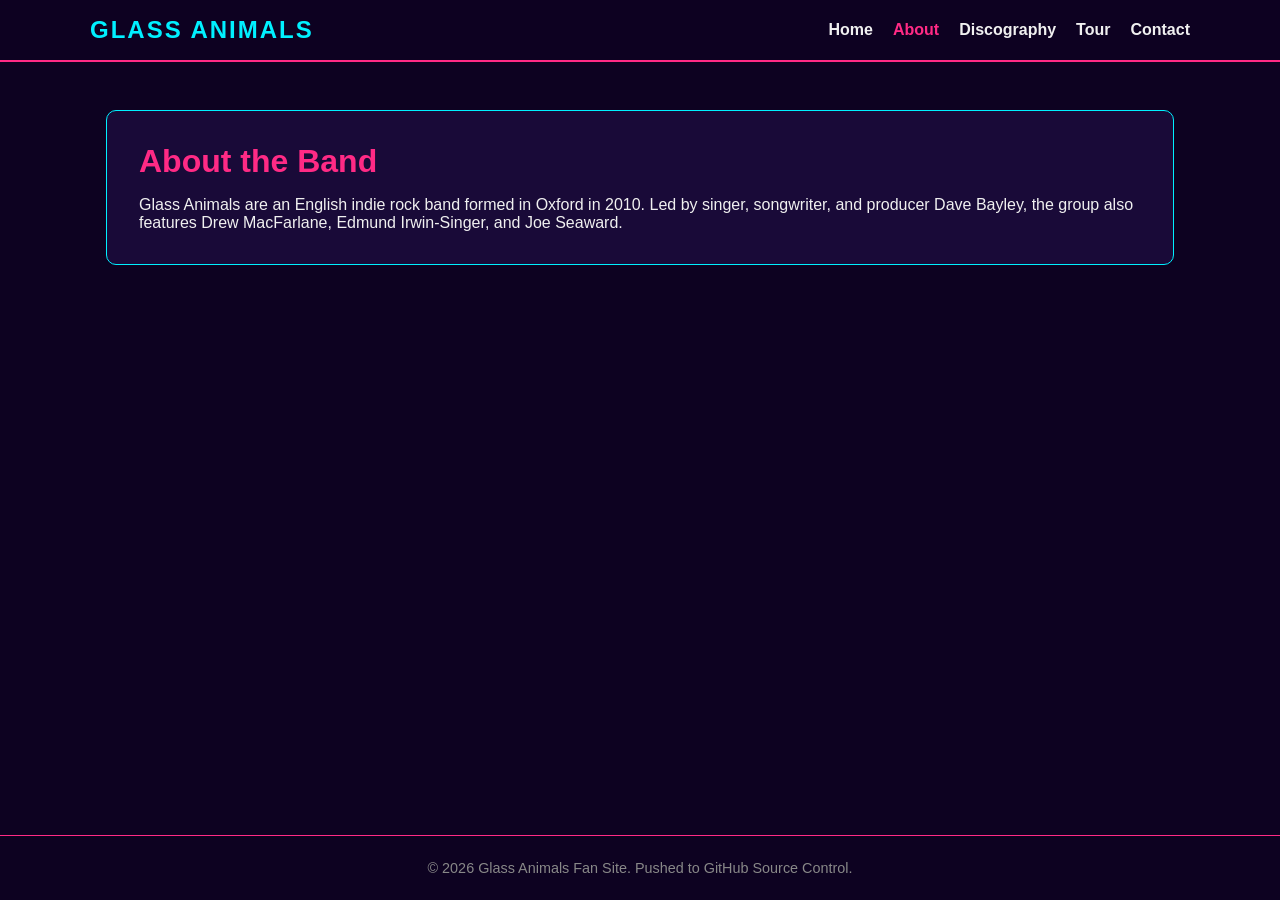
==== about.html @ 8f508bcc "Revamp entire site to allow five pages worth of content" ====
<!DOCTYPE html>
<html lang="en">
<head>
  <meta charset="UTF-8">
  <meta name="viewport" content="width=device-width, initial-scale=1.0">
  <title>Glass Animals - About</title>
  <style>
    :root { --bg-dark: #0d0221; --card-bg: #190a38; --neon-pink: #ff2a85; --electric-cyan: #00f0ff; --text-color: #f0f0f0; --accent-yellow: #ffe600; }
    * { box-sizing: border-box; margin: 0; padding: 0; }
    body { font-family: 'Segoe UI', sans-serif; background: var(--bg-dark); color: var(--text-color); display: flex; flex-direction: column; min-height: 100vh; }
    header { background: rgba(13, 2, 33, 0.95); border-bottom: 2px solid var(--neon-pink); padding: 1rem 2rem; position: sticky; top: 0; }
    nav { display: flex; justify-content: space-between; align-items: center; max-width: 1100px; margin: 0 auto; }
    .logo { font-size: 1.5rem; font-weight: bold; color: var(--electric-cyan); text-transform: uppercase; letter-spacing: 2px; }
    .nav-links { list-style: none; display: flex; gap: 20px; }
    .nav-links a { color: var(--text-color); text-decoration: none; font-weight: 600; }
    .nav-links a:hover, .nav-links a.active { color: var(--neon-pink); }
    main { max-width: 1100px; margin: 2rem auto; padding: 0 1rem; flex: 1; }
    .content-box { background: var(--card-bg); border: 1px solid var(--electric-cyan); border-radius: 10px; padding: 2rem; margin-top: 1rem; }
    h1 { color: var(--neon-pink); margin-bottom: 1rem; }
    footer { border-top: 1px solid var(--neon-pink); text-align: center; padding: 1.5rem; margin-top: auto; font-size: 0.9rem; color: #888; }
  </style>
</head>
<body>
  <header>
    <nav>
      <div class="logo">Glass Animals</div>
      <ul class="nav-links">
        <li><a href="index.html">Home</a></li>
        <li><a href="about.html" class="active">About</a></li>
        <li><a href="discography.html">Discography</a></li>
        <li><a href="tour.html">Tour</a></li>
        <li><a href="contact.html">Contact</a></li>
      </ul>
    </nav>
  </header>
  <main>
    <div class="content-box">
      <h1>About the Band</h1>
      <p>Glass Animals are an English indie rock band formed in Oxford in 2010. Led by singer, songwriter, and producer Dave Bayley, the group also features Drew MacFarlane, Edmund Irwin-Singer, and Joe Seaward.</p>
    </div>
  </main>
  <footer>
    <p>&copy; 2026 Glass Animals Fan Site. Pushed to GitHub Source Control.</p>
  </footer>
</body>
</html>
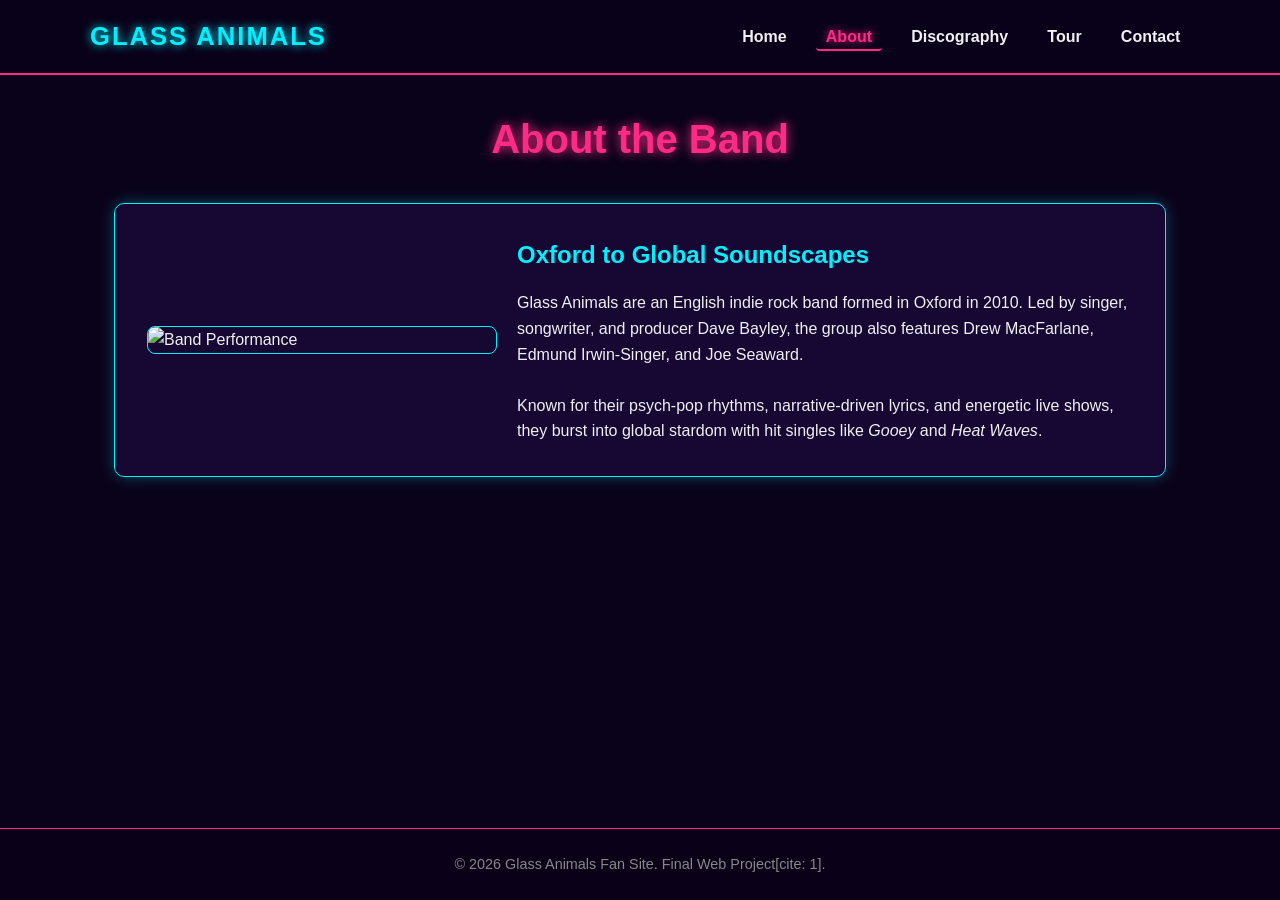
==== commit 07a2bd90: "Upgraded site design, added style.css." ====
--- a/about.html
+++ b/about.html
@@ -4,21 +4,7 @@
   <meta charset="UTF-8">
   <meta name="viewport" content="width=device-width, initial-scale=1.0">
   <title>Glass Animals - About</title>
-  <style>
-    :root { --bg-dark: #0d0221; --card-bg: #190a38; --neon-pink: #ff2a85; --electric-cyan: #00f0ff; --text-color: #f0f0f0; --accent-yellow: #ffe600; }
-    * { box-sizing: border-box; margin: 0; padding: 0; }
-    body { font-family: 'Segoe UI', sans-serif; background: var(--bg-dark); color: var(--text-color); display: flex; flex-direction: column; min-height: 100vh; }
-    header { background: rgba(13, 2, 33, 0.95); border-bottom: 2px solid var(--neon-pink); padding: 1rem 2rem; position: sticky; top: 0; }
-    nav { display: flex; justify-content: space-between; align-items: center; max-width: 1100px; margin: 0 auto; }
-    .logo { font-size: 1.5rem; font-weight: bold; color: var(--electric-cyan); text-transform: uppercase; letter-spacing: 2px; }
-    .nav-links { list-style: none; display: flex; gap: 20px; }
-    .nav-links a { color: var(--text-color); text-decoration: none; font-weight: 600; }
-    .nav-links a:hover, .nav-links a.active { color: var(--neon-pink); }
-    main { max-width: 1100px; margin: 2rem auto; padding: 0 1rem; flex: 1; }
-    .content-box { background: var(--card-bg); border: 1px solid var(--electric-cyan); border-radius: 10px; padding: 2rem; margin-top: 1rem; }
-    h1 { color: var(--neon-pink); margin-bottom: 1rem; }
-    footer { border-top: 1px solid var(--neon-pink); text-align: center; padding: 1.5rem; margin-top: auto; font-size: 0.9rem; color: #888; }
-  </style>
+  <link rel="stylesheet" href="style.css">
 </head>
 <body>
   <header>
@@ -33,14 +19,24 @@
       </ul>
     </nav>
   </header>
+
   <main>
+    <h1 class="page-title">About the Band</h1>
     <div class="content-box">
-      <h1>About the Band</h1>
-      <p>Glass Animals are an English indie rock band formed in Oxford in 2010. Led by singer, songwriter, and producer Dave Bayley, the group also features Drew MacFarlane, Edmund Irwin-Singer, and Joe Seaward.</p>
+      <div style="display: flex; gap: 20px; flex-wrap: wrap; align-items: center;">
+        <img src="https://images.unsplash.com/photo-1465847899084-d164df4dedc6?auto=format&fit=crop&w=500&q=80" alt="Band Performance" style="width: 100%; max-width: 350px; border-radius: 8px; border: 1px solid var(--electric-cyan);">
+        <div style="flex: 1; min-width: 250px;">
+          <h2 style="color: var(--electric-cyan); margin-bottom: 1rem;">Oxford to Global Soundscapes</h2>
+          <p>Glass Animals are an English indie rock band formed in Oxford in 2010. Led by singer, songwriter, and producer Dave Bayley, the group also features Drew MacFarlane, Edmund Irwin-Singer, and Joe Seaward.</p>
+          <br>
+          <p>Known for their psych-pop rhythms, narrative-driven lyrics, and energetic live shows, they burst into global stardom with hit singles like <em>Gooey</em> and <em>Heat Waves</em>.</p>
+        </div>
+      </div>
     </div>
   </main>
+
   <footer>
-    <p>&copy; 2026 Glass Animals Fan Site. Pushed to GitHub Source Control.</p>
+    <p>&copy; 2026 Glass Animals Fan Site. Final Web Project[cite: 1].</p>
   </footer>
 </body>
 </html>
--- a/style.css
+++ b/style.css
@@ -0,0 +1,232 @@
+/* Glass Animals Color Palette & Theme */
+:root {
+  --bg-dark: #0a021a;
+  --card-bg: rgba(25, 10, 56, 0.85);
+  --neon-pink: #ff2a85;
+  --electric-cyan: #00f0ff;
+  --text-color: #f0f0f0;
+  --accent-yellow: #ffe600;
+  --border-glow: 0 0 15px rgba(0, 240, 255, 0.3);
+}
+
+* {
+  box-sizing: border-box;
+  margin: 0;
+  padding: 0;
+}
+
+body {
+  font-family: 'Segoe UI', Tahoma, Geneva, Verdana, sans-serif;
+  background-color: var(--bg-dark);
+  color: var(--text-color);
+  display: flex;
+  flex-direction: column;
+  min-height: 100vh;
+  line-height: 1.6;
+}
+
+/* Header & Navigation */
+header {
+  background: rgba(10, 2, 26, 0.95);
+  border-bottom: 2px solid var(--neon-pink);
+  padding: 1rem 2rem;
+  position: sticky;
+  top: 0;
+  z-index: 1000;
+  backdrop-filter: blur(10px);
+}
+
+nav {
+  display: flex;
+  justify-content: space-between;
+  align-items: center;
+  max-width: 1100px;
+  margin: 0 auto;
+}
+
+.logo {
+  font-size: 1.6rem;
+  font-weight: 800;
+  color: var(--electric-cyan);
+  text-transform: uppercase;
+  letter-spacing: 2px;
+  text-shadow: 0 0 10px var(--electric-cyan);
+}
+
+.nav-links {
+  list-style: none;
+  display: flex;
+  gap: 20px;
+}
+
+.nav-links a {
+  color: var(--text-color);
+  text-decoration: none;
+  font-weight: 600;
+  transition: all 0.3s ease;
+  padding: 0.3rem 0.6rem;
+  border-radius: 4px;
+}
+
+.nav-links a:hover, .nav-links a.active {
+  color: var(--neon-pink);
+  text-shadow: 0 0 8px var(--neon-pink);
+  border-bottom: 2px solid var(--neon-pink);
+}
+
+/* Container */
+main {
+  max-width: 1100px;
+  margin: 2rem auto;
+  padding: 0 1.5rem;
+  flex: 1;
+  width: 100%;
+}
+
+/* Page Titles */
+h1.page-title {
+  color: var(--neon-pink);
+  text-align: center;
+  margin-bottom: 2rem;
+  font-size: 2.5rem;
+  text-shadow: 0 0 12px var(--neon-pink);
+}
+
+/* Hero Section */
+.hero {
+  background: linear-gradient(135deg, #2a085c, var(--bg-dark));
+  border: 2px solid var(--electric-cyan);
+  border-radius: 12px;
+  text-align: center;
+  padding: 4rem 2rem;
+  box-shadow: var(--border-glow);
+  margin-bottom: 2rem;
+}
+
+.hero h1 {
+  font-size: 3rem;
+  color: var(--accent-yellow);
+  text-shadow: 0 0 12px var(--accent-yellow);
+  margin-bottom: 0.5rem;
+}
+
+.hero p {
+  font-size: 1.3rem;
+  color: var(--electric-cyan);
+  margin-bottom: 1.5rem;
+}
+
+.hero-img {
+  width: 100%;
+  max-width: 600px;
+  height: auto;
+  border-radius: 8px;
+  border: 2px solid var(--neon-pink);
+  box-shadow: 0 0 15px rgba(255, 42, 133, 0.4);
+  margin-top: 1.5rem;
+}
+
+/* Card & Grid Layouts */
+.grid {
+  display: grid;
+  grid-template-columns: repeat(auto-fit, minmax(240px, 1fr));
+  gap: 25px;
+}
+
+.card {
+  background-color: var(--card-bg);
+  border: 1px solid rgba(0, 240, 255, 0.3);
+  border-radius: 10px;
+  overflow: hidden;
+  box-shadow: 0 4px 12px rgba(0, 0, 0, 0.5);
+  transition: transform 0.3s ease, border-color 0.3s ease;
+}
+
+.card:hover {
+  transform: translateY(-6px);
+  border-color: var(--neon-pink);
+  box-shadow: 0 0 15px rgba(255, 42, 133, 0.3);
+}
+
+.card img {
+  width: 100%;
+  height: 220px;
+  object-fit: cover;
+  display: block;
+}
+
+.card-content {
+  padding: 1.2rem;
+}
+
+.card-content h3 {
+  color: var(--accent-yellow);
+  margin-bottom: 0.5rem;
+}
+
+/* Interactive & Content Boxes */
+.content-box {
+  background: var(--card-bg);
+  border: 1px solid var(--electric-cyan);
+  border-radius: 10px;
+  padding: 2rem;
+  box-shadow: var(--border-glow);
+}
+
+/* Form Styles */
+form {
+  background: var(--card-bg);
+  padding: 2rem;
+  border-radius: 10px;
+  border: 1px solid var(--electric-cyan);
+  display: flex;
+  flex-direction: column;
+  gap: 15px;
+  max-width: 600px;
+  margin: 0 auto;
+  box-shadow: var(--border-glow);
+}
+
+input, textarea {
+  padding: 0.8rem;
+  border-radius: 6px;
+  border: 1px solid var(--electric-cyan);
+  background: rgba(10, 2, 26, 0.8);
+  color: white;
+  font-size: 1rem;
+}
+
+input:focus, textarea:focus {
+  outline: none;
+  border-color: var(--neon-pink);
+  box-shadow: 0 0 8px var(--neon-pink);
+}
+
+button {
+  background: var(--neon-pink);
+  color: white;
+  border: none;
+  padding: 0.8rem 1.5rem;
+  border-radius: 25px;
+  font-weight: bold;
+  font-size: 1rem;
+  cursor: pointer;
+  transition: transform 0.2s, background-color 0.2s;
+  box-shadow: 0 0 10px var(--neon-pink);
+}
+
+button:hover {
+  transform: scale(1.03);
+  background: #e01f73;
+}
+
+/* Footer */
+footer {
+  background: rgba(10, 2, 26, 0.95);
+  border-top: 1px solid var(--neon-pink);
+  text-align: center;
+  padding: 1.5rem;
+  margin-top: auto;
+  font-size: 0.9rem;
+  color: #888;
+}
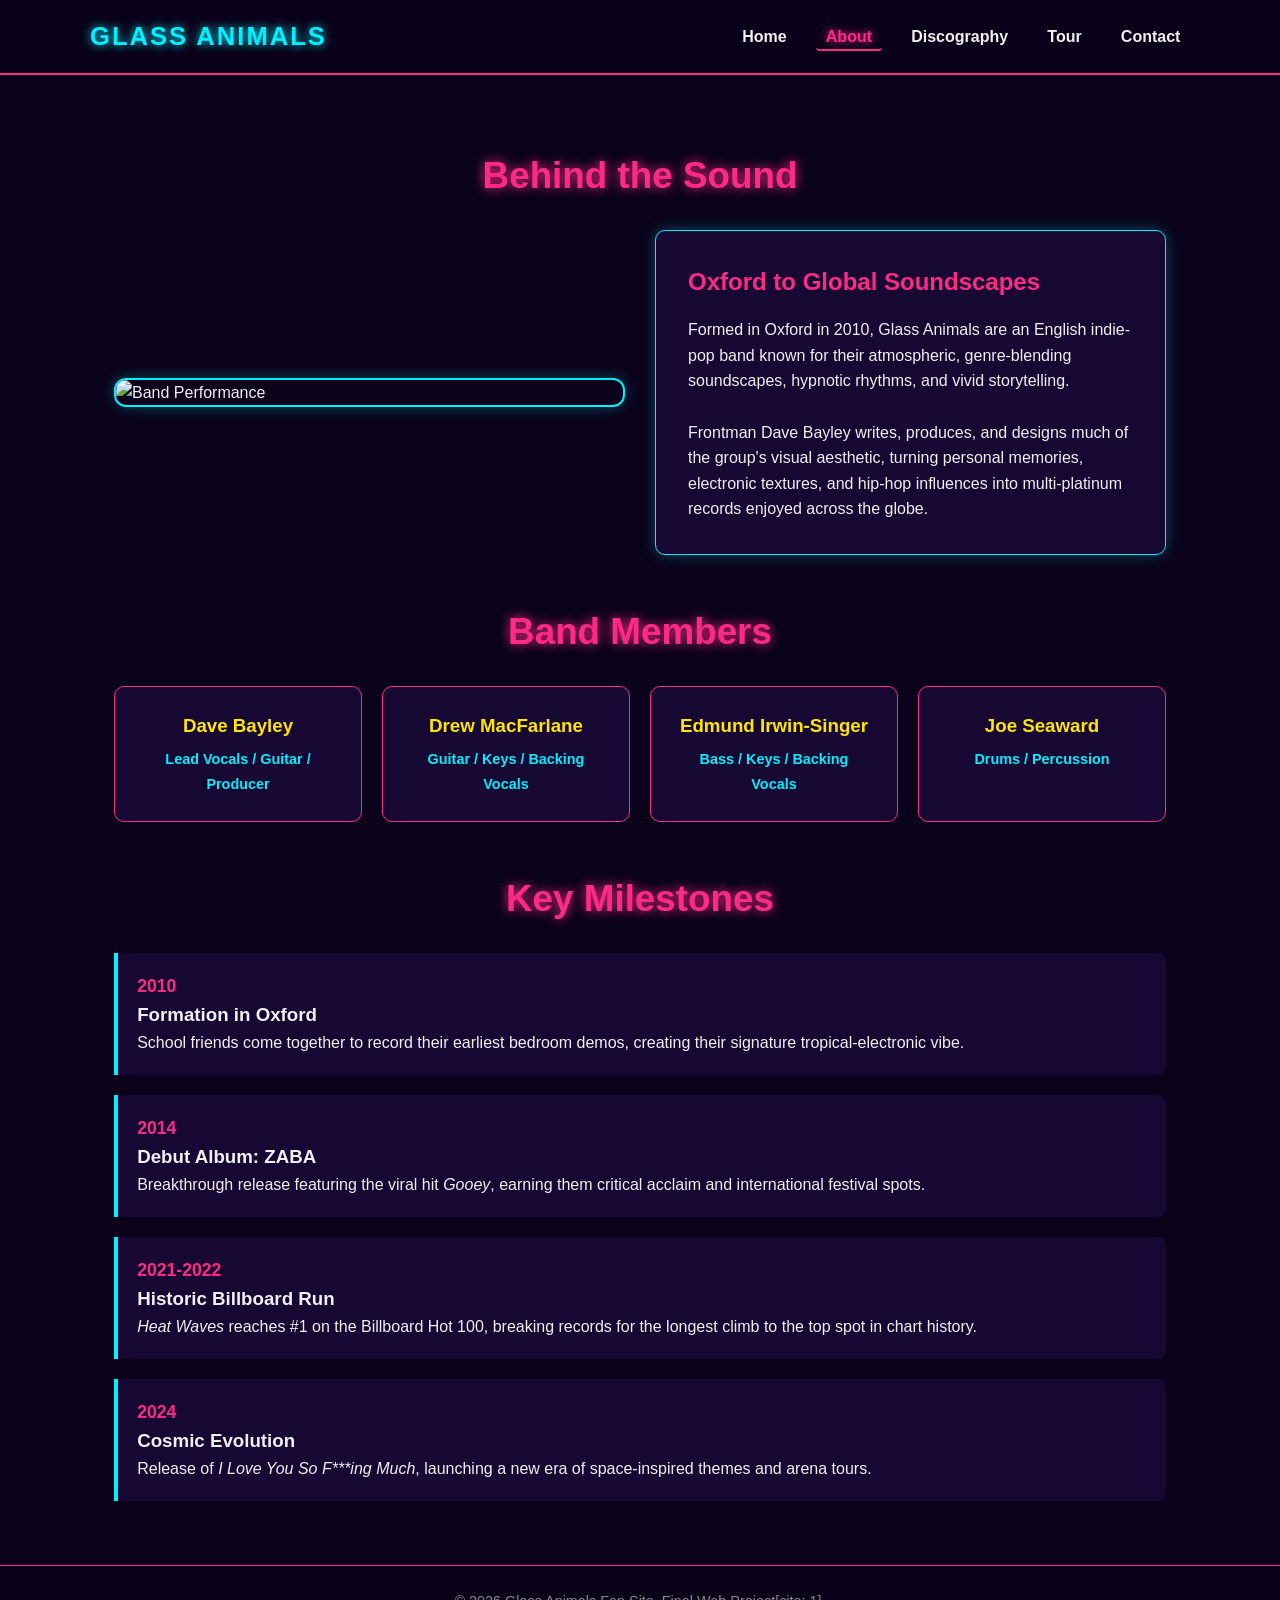
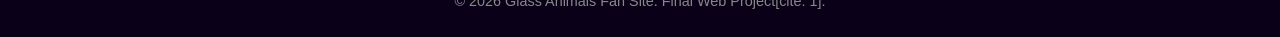
==== commit c6193e94: "Another complete overhaul, added much more content. Refined what was there.Final edition." ====
--- a/about.html
+++ b/about.html
@@ -5,6 +5,74 @@
   <meta name="viewport" content="width=device-width, initial-scale=1.0">
   <title>Glass Animals - About</title>
   <link rel="stylesheet" href="style.css">
+  <style>
+    /* About Page Specific Styles */
+    .bio-hero {
+      display: grid;
+      grid-template-columns: repeat(auto-fit, minmax(300px, 1fr));
+      gap: 30px;
+      align-items: center;
+      margin-bottom: 3rem;
+    }
+
+    .bio-img {
+      width: 100%;
+      border-radius: 12px;
+      border: 2px solid var(--electric-cyan);
+      box-shadow: var(--border-glow);
+    }
+
+    .member-grid {
+      display: grid;
+      grid-template-columns: repeat(auto-fit, minmax(220px, 1fr));
+      gap: 20px;
+      margin-bottom: 3rem;
+    }
+
+    .member-card {
+      background: var(--card-bg);
+      border: 1px solid var(--neon-pink);
+      border-radius: 10px;
+      padding: 1.5rem;
+      text-align: center;
+      transition: transform 0.3s ease;
+    }
+
+    .member-card:hover {
+      transform: translateY(-5px);
+    }
+
+    .member-card h3 {
+      color: var(--accent-yellow);
+      margin-bottom: 0.3rem;
+    }
+
+    .member-card span {
+      color: var(--electric-cyan);
+      font-size: 0.9rem;
+      font-weight: bold;
+    }
+
+    .timeline {
+      display: flex;
+      flex-direction: column;
+      gap: 20px;
+      margin-bottom: 2rem;
+    }
+
+    .timeline-item {
+      background: var(--card-bg);
+      border-left: 4px solid var(--electric-cyan);
+      padding: 1.2rem;
+      border-radius: 0 8px 8px 0;
+    }
+
+    .timeline-item .year {
+      color: var(--neon-pink);
+      font-weight: bold;
+      font-size: 1.1rem;
+    }
+  </style>
 </head>
 <body>
   <header>
@@ -21,18 +89,64 @@
   </header>
 
   <main>
-    <h1 class="page-title">About the Band</h1>
-    <div class="content-box">
-      <div style="display: flex; gap: 20px; flex-wrap: wrap; align-items: center;">
-        <img src="https://images.unsplash.com/photo-1465847899084-d164df4dedc6?auto=format&fit=crop&w=500&q=80" alt="Band Performance" style="width: 100%; max-width: 350px; border-radius: 8px; border: 1px solid var(--electric-cyan);">
-        <div style="flex: 1; min-width: 250px;">
-          <h2 style="color: var(--electric-cyan); margin-bottom: 1rem;">Oxford to Global Soundscapes</h2>
-          <p>Glass Animals are an English indie rock band formed in Oxford in 2010. Led by singer, songwriter, and producer Dave Bayley, the group also features Drew MacFarlane, Edmund Irwin-Singer, and Joe Seaward.</p>
-          <br>
-          <p>Known for their psych-pop rhythms, narrative-driven lyrics, and energetic live shows, they burst into global stardom with hit singles like <em>Gooey</em> and <em>Heat Waves</em>.</p>
-        </div>
+    <h1 class="page-title">Behind the Sound</h1>
+
+    <!-- Bio Section -->
+    <section class="bio-hero">
+      <img src="https://images.unsplash.com/photo-1465847899084-d164df4dedc6?auto=format&fit=crop&w=800&q=80" alt="Band Performance" class="bio-img">
+      <div class="content-box">
+        <h2 style="color: var(--neon-pink); margin-bottom: 1rem;">Oxford to Global Soundscapes</h2>
+        <p>Formed in Oxford in 2010, Glass Animals are an English indie-pop band known for their atmospheric, genre-blending soundscapes, hypnotic rhythms, and vivid storytelling.</p>
+        <br>
+        <p>Frontman Dave Bayley writes, produces, and designs much of the group's visual aesthetic, turning personal memories, electronic textures, and hip-hop influences into multi-platinum records enjoyed across the globe.</p>
       </div>
-    </div>
+    </section>
+
+    <!-- Band Members -->
+    <h1 class="page-title">Band Members</h1>
+    <section class="member-grid">
+      <div class="member-card">
+        <h3>Dave Bayley</h3>
+        <span>Lead Vocals / Guitar / Producer</span>
+      </div>
+      <div class="member-card">
+        <h3>Drew MacFarlane</h3>
+        <span>Guitar / Keys / Backing Vocals</span>
+      </div>
+      <div class="member-card">
+        <h3>Edmund Irwin-Singer</h3>
+        <span>Bass / Keys / Backing Vocals</span>
+      </div>
+      <div class="member-card">
+        <h3>Joe Seaward</h3>
+        <span>Drums / Percussion</span>
+      </div>
+    </section>
+
+    <!-- Band History Timeline -->
+    <h1 class="page-title">Key Milestones</h1>
+    <section class="timeline">
+      <div class="timeline-item">
+        <span class="year">2010</span>
+        <h3>Formation in Oxford</h3>
+        <p>School friends come together to record their earliest bedroom demos, creating their signature tropical-electronic vibe.</p>
+      </div>
+      <div class="timeline-item">
+        <span class="year">2014</span>
+        <h3>Debut Album: ZABA</h3>
+        <p>Breakthrough release featuring the viral hit <em>Gooey</em>, earning them critical acclaim and international festival spots.</p>
+      </div>
+      <div class="timeline-item">
+        <span class="year">2021-2022</span>
+        <h3>Historic Billboard Run</h3>
+        <p><em>Heat Waves</em> reaches #1 on the Billboard Hot 100, breaking records for the longest climb to the top spot in chart history.</p>
+      </div>
+      <div class="timeline-item">
+        <span class="year">2024</span>
+        <h3>Cosmic Evolution</h3>
+        <p>Release of <em>I Love You So F***ing Much</em>, launching a new era of space-inspired themes and arena tours.</p>
+      </div>
+    </section>
   </main>
 
   <footer>
--- a/style.css
+++ b/style.css
@@ -1,4 +1,6 @@
-/* Glass Animals Color Palette & Theme */
+/* ==========================================================================
+   Glass Animals Color Palette & Variables
+   ========================================================================== */
 :root {
   --bg-dark: #0a021a;
   --card-bg: rgba(25, 10, 56, 0.85);
@@ -9,6 +11,9 @@
   --border-glow: 0 0 15px rgba(0, 240, 255, 0.3);
 }
 
+/* ==========================================================================
+   Base & Reset Styles
+   ========================================================================== */
 * {
   box-sizing: border-box;
   margin: 0;
@@ -25,7 +30,9 @@
   line-height: 1.6;
 }
 
-/* Header & Navigation */
+/* ==========================================================================
+   Header & Navigation
+   ========================================================================== */
 header {
   background: rgba(10, 2, 26, 0.95);
   border-bottom: 2px solid var(--neon-pink);
@@ -68,13 +75,16 @@
   border-radius: 4px;
 }
 
-.nav-links a:hover, .nav-links a.active {
+.nav-links a:hover, 
+.nav-links a.active {
   color: var(--neon-pink);
   text-shadow: 0 0 8px var(--neon-pink);
   border-bottom: 2px solid var(--neon-pink);
 }
 
-/* Container */
+/* ==========================================================================
+   Main Layout & Headings
+   ========================================================================== */
 main {
   max-width: 1100px;
   margin: 2rem auto;
@@ -83,35 +93,36 @@
   width: 100%;
 }
 
-/* Page Titles */
 h1.page-title {
   color: var(--neon-pink);
   text-align: center;
-  margin-bottom: 2rem;
-  font-size: 2.5rem;
+  margin: 2.5rem 0 1.5rem 0;
+  font-size: 2.3rem;
   text-shadow: 0 0 12px var(--neon-pink);
 }
 
-/* Hero Section */
+/* ==========================================================================
+   Hero & Feature Cards
+   ========================================================================== */
 .hero {
   background: linear-gradient(135deg, #2a085c, var(--bg-dark));
   border: 2px solid var(--electric-cyan);
   border-radius: 12px;
   text-align: center;
-  padding: 4rem 2rem;
-  box-shadow: var(--border-glow);
-  margin-bottom: 2rem;
+  padding: 3.5rem 2rem;
+  box-shadow: var(--border-glow);
+  margin-bottom: 2.5rem;
 }
 
 .hero h1 {
-  font-size: 3rem;
+  font-size: 2.8rem;
   color: var(--accent-yellow);
   text-shadow: 0 0 12px var(--accent-yellow);
   margin-bottom: 0.5rem;
 }
 
 .hero p {
-  font-size: 1.3rem;
+  font-size: 1.2rem;
   color: var(--electric-cyan);
   margin-bottom: 1.5rem;
 }
@@ -123,10 +134,21 @@
   border-radius: 8px;
   border: 2px solid var(--neon-pink);
   box-shadow: 0 0 15px rgba(255, 42, 133, 0.4);
-  margin-top: 1.5rem;
-}
-
-/* Card & Grid Layouts */
+  margin-top: 1rem;
+}
+
+/* Common Content Box */
+.content-box {
+  background: var(--card-bg);
+  border: 1px solid var(--electric-cyan);
+  border-radius: 10px;
+  padding: 2rem;
+  box-shadow: var(--border-glow);
+}
+
+/* ==========================================================================
+   Grid System & Cards
+   ========================================================================== */
 .grid {
   display: grid;
   grid-template-columns: repeat(auto-fit, minmax(240px, 1fr));
@@ -164,45 +186,11 @@
   margin-bottom: 0.5rem;
 }
 
-/* Interactive & Content Boxes */
-.content-box {
-  background: var(--card-bg);
-  border: 1px solid var(--electric-cyan);
-  border-radius: 10px;
-  padding: 2rem;
-  box-shadow: var(--border-glow);
-}
-
-/* Form Styles */
-form {
-  background: var(--card-bg);
-  padding: 2rem;
-  border-radius: 10px;
-  border: 1px solid var(--electric-cyan);
-  display: flex;
-  flex-direction: column;
-  gap: 15px;
-  max-width: 600px;
-  margin: 0 auto;
-  box-shadow: var(--border-glow);
-}
-
-input, textarea {
-  padding: 0.8rem;
-  border-radius: 6px;
-  border: 1px solid var(--electric-cyan);
-  background: rgba(10, 2, 26, 0.8);
-  color: white;
-  font-size: 1rem;
-}
-
-input:focus, textarea:focus {
-  outline: none;
-  border-color: var(--neon-pink);
-  box-shadow: 0 0 8px var(--neon-pink);
-}
-
-button {
+/* ==========================================================================
+   Interactive Components (Buttons, Videos, Lyrics)
+   ========================================================================== */
+button, .ticket-btn {
+  display: inline-block;
   background: var(--neon-pink);
   color: white;
   border: none;
@@ -211,16 +199,265 @@
   font-weight: bold;
   font-size: 1rem;
   cursor: pointer;
+  text-decoration: none;
   transition: transform 0.2s, background-color 0.2s;
   box-shadow: 0 0 10px var(--neon-pink);
 }
 
-button:hover {
-  transform: scale(1.03);
-  background: #e01f73;
-}
-
-/* Footer */
+button:hover, .ticket-btn:hover {
+  transform: scale(1.04);
+  background-color: #e01f73;
+}
+
+.feature-section {
+  display: grid;
+  grid-template-columns: repeat(auto-fit, minmax(300px, 1fr));
+  gap: 30px;
+  margin-bottom: 2.5rem;
+  align-items: center;
+}
+
+.video-container {
+  position: relative;
+  padding-bottom: 56.25%; /* 16:9 Aspect Ratio */
+  height: 0;
+  overflow: hidden;
+  border-radius: 10px;
+  border: 2px solid var(--electric-cyan);
+  box-shadow: var(--border-glow);
+}
+
+.video-container iframe {
+  position: absolute;
+  top: 0;
+  left: 0;
+  width: 100%;
+  height: 100%;
+  border: 0;
+}
+
+.lyric-box {
+  background: var(--card-bg);
+  border: 2px dashed var(--accent-yellow);
+  border-radius: 10px;
+  padding: 2rem;
+  text-align: center;
+  margin-bottom: 2.5rem;
+}
+
+.lyric-box h2 {
+  color: var(--accent-yellow);
+  margin-bottom: 0.5rem;
+}
+
+#lyricDisplay {
+  font-size: 1.2rem;
+  font-style: italic;
+  color: var(--electric-cyan);
+  margin: 1.5rem 0;
+  min-height: 2.5em;
+}
+
+/* ==========================================================================
+   News Feed & Timelines
+   ========================================================================== */
+.news-feed {
+  display: flex;
+  flex-direction: column;
+  gap: 20px;
+  margin-bottom: 2rem;
+}
+
+.news-card {
+  background: var(--card-bg);
+  border-left: 4px solid var(--neon-pink);
+  padding: 1.5rem;
+  border-radius: 0 8px 8px 0;
+}
+
+.news-card .date {
+  color: var(--electric-cyan);
+  font-size: 0.85rem;
+  font-weight: bold;
+}
+
+.news-card h3 {
+  color: var(--text-color);
+  margin: 0.3rem 0;
+}
+
+.timeline {
+  display: flex;
+  flex-direction: column;
+  gap: 20px;
+  margin-bottom: 2rem;
+}
+
+.timeline-item {
+  background: var(--card-bg);
+  border-left: 4px solid var(--electric-cyan);
+  padding: 1.2rem;
+  border-radius: 0 8px 8px 0;
+}
+
+.timeline-item .year {
+  color: var(--neon-pink);
+  font-weight: bold;
+  font-size: 1.1rem;
+}
+
+/* ==========================================================================
+   About Page Specifics
+   ========================================================================== */
+.bio-hero {
+  display: grid;
+  grid-template-columns: repeat(auto-fit, minmax(300px, 1fr));
+  gap: 30px;
+  align-items: center;
+  margin-bottom: 3rem;
+}
+
+.bio-img {
+  width: 100%;
+  border-radius: 12px;
+  border: 2px solid var(--electric-cyan);
+  box-shadow: var(--border-glow);
+}
+
+.member-grid {
+  display: grid;
+  grid-template-columns: repeat(auto-fit, minmax(200px, 1fr));
+  gap: 20px;
+  margin-bottom: 3rem;
+}
+
+.member-card {
+  background: var(--card-bg);
+  border: 1px solid var(--neon-pink);
+  border-radius: 10px;
+  padding: 1.5rem;
+  text-align: center;
+  transition: transform 0.3s ease;
+}
+
+.member-card:hover {
+  transform: translateY(-5px);
+}
+
+.member-card h3 {
+  color: var(--accent-yellow);
+  margin-bottom: 0.3rem;
+}
+
+.member-card span {
+  color: var(--electric-cyan);
+  font-size: 0.9rem;
+  font-weight: bold;
+}
+
+/* ==========================================================================
+   Discography Specifics
+   ========================================================================== */
+.album-detail {
+  background: var(--card-bg);
+  border: 1px solid var(--electric-cyan);
+  border-radius: 12px;
+  padding: 2rem;
+  margin-bottom: 2.5rem;
+  display: grid;
+  grid-template-columns: repeat(auto-fit, minmax(280px, 1fr));
+  gap: 25px;
+  box-shadow: var(--border-glow);
+}
+
+.album-cover {
+  width: 100%;
+  border-radius: 8px;
+  border: 2px solid var(--neon-pink);
+}
+
+.album-info h2 {
+  color: var(--accent-yellow);
+  margin-bottom: 0.3rem;
+}
+
+.album-meta {
+  color: var(--electric-cyan);
+  font-weight: bold;
+  margin-bottom: 1rem;
+}
+
+.tracklist {
+  list-style-position: inside;
+  margin-top: 1rem;
+}
+
+.tracklist li {
+  padding: 0.3rem 0;
+  border-bottom: 1px dashed rgba(255, 255, 255, 0.1);
+}
+
+/* ==========================================================================
+   Contact Page & Form Inputs
+   ========================================================================== */
+.contact-container {
+  display: grid;
+  grid-template-columns: repeat(auto-fit, minmax(300px, 1fr));
+  gap: 30px;
+  margin-bottom: 3rem;
+}
+
+.form-box {
+  background: var(--card-bg);
+  padding: 2rem;
+  border-radius: 10px;
+  border: 1px solid var(--electric-cyan);
+  box-shadow: var(--border-glow);
+}
+
+.form-group {
+  display: flex;
+  flex-direction: column;
+  gap: 5px;
+  margin-bottom: 1.2rem;
+}
+
+.form-group label {
+  color: var(--electric-cyan);
+  font-weight: bold;
+}
+
+input, textarea, select {
+  padding: 0.8rem;
+  border-radius: 6px;
+  border: 1px solid var(--electric-cyan);
+  background: rgba(10, 2, 26, 0.9);
+  color: white;
+  font-size: 1rem;
+  width: 100%;
+}
+
+input:focus, textarea:focus, select:focus {
+  outline: none;
+  border-color: var(--neon-pink);
+  box-shadow: 0 0 8px var(--neon-pink);
+}
+
+#confirmationMsg {
+  display: none;
+  background: rgba(0, 240, 255, 0.1);
+  border: 1px solid var(--electric-cyan);
+  color: var(--accent-yellow);
+  padding: 1rem;
+  border-radius: 8px;
+  text-align: center;
+  margin-top: 1rem;
+  font-weight: bold;
+}
+
+/* ==========================================================================
+   Footer
+   ========================================================================== */
 footer {
   background: rgba(10, 2, 26, 0.95);
   border-top: 1px solid var(--neon-pink);
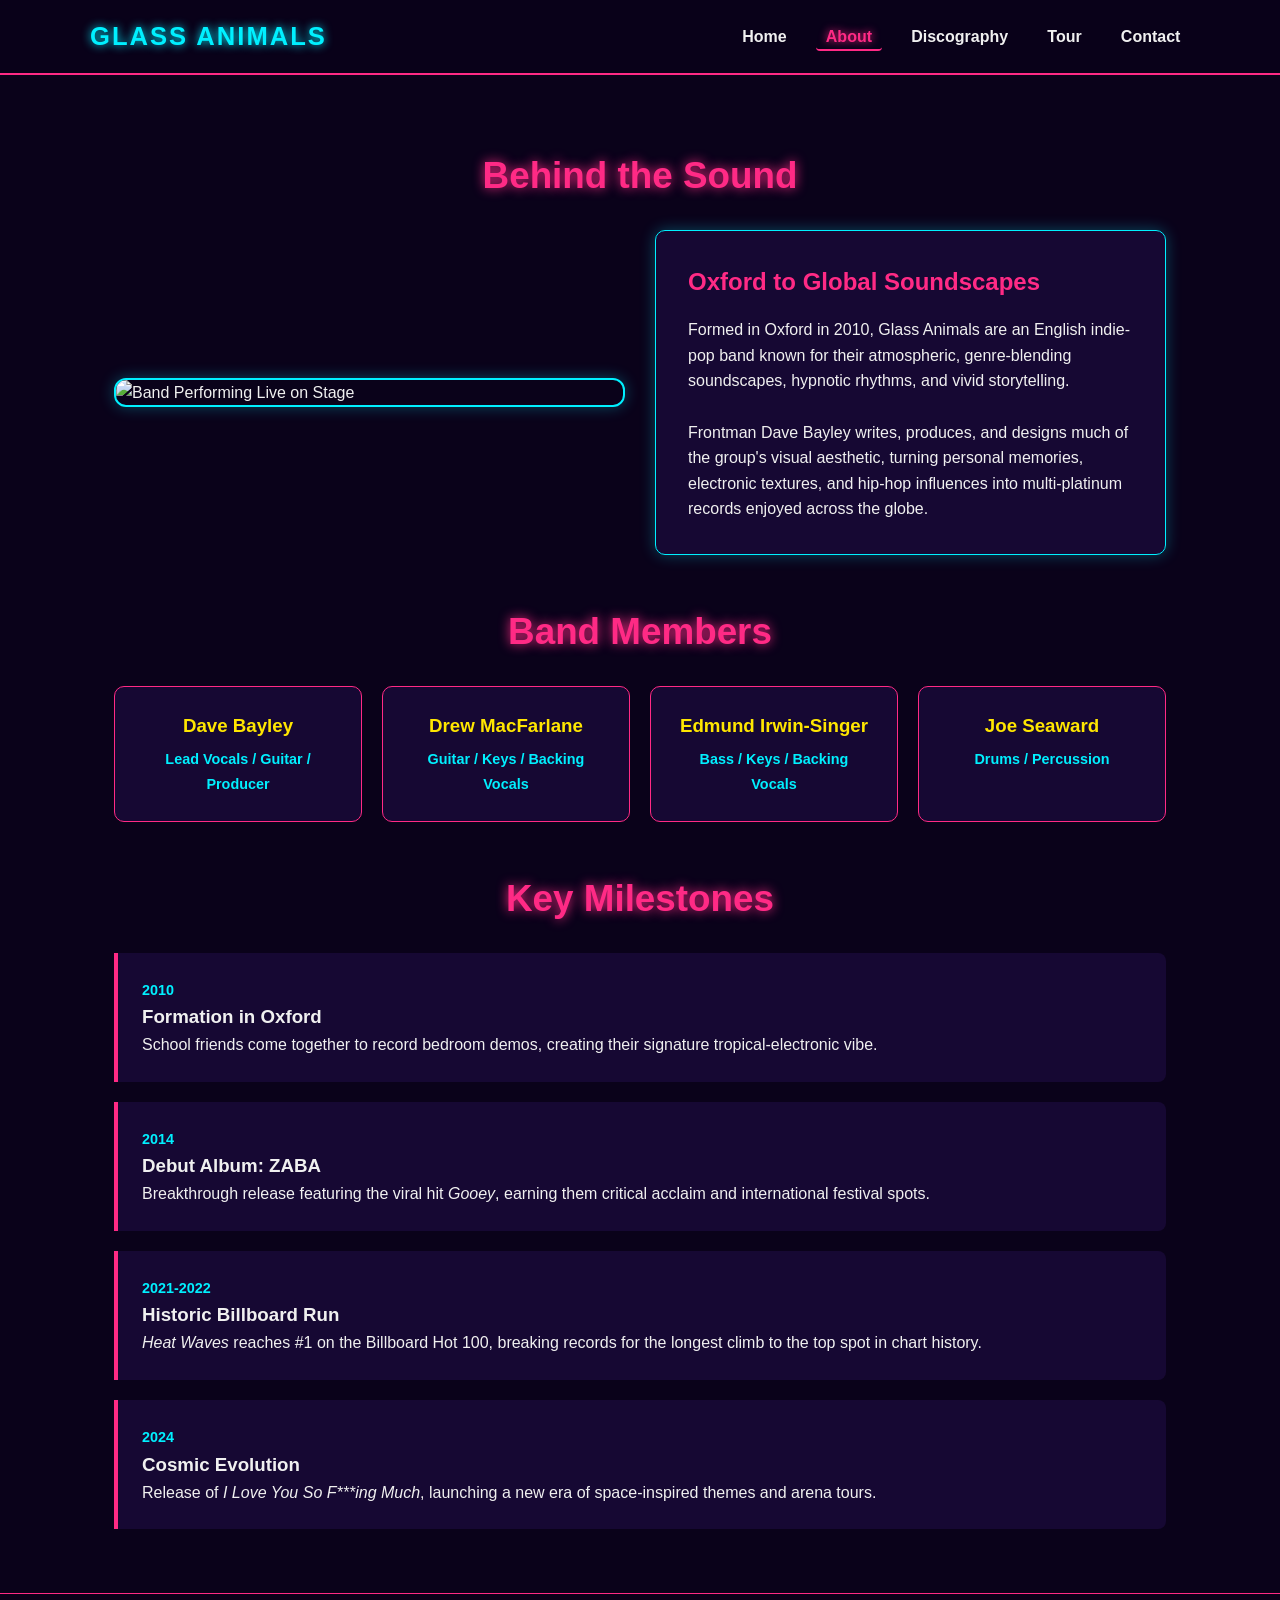
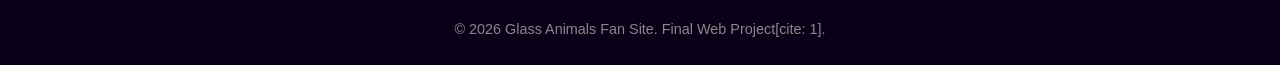
==== commit 509a416c: "Tweaked and added to all pages based off final requirements." ====
--- a/about.html
+++ b/about.html
@@ -3,76 +3,11 @@
 <head>
   <meta charset="UTF-8">
   <meta name="viewport" content="width=device-width, initial-scale=1.0">
-  <title>Glass Animals - About</title>
+  <meta name="description" content="Learn about the origins, members, and achievements of the British indie band Glass Animals.">
+  <meta name="keywords" content="Glass Animals Bio, Dave Bayley, Oxford Band, Indie Rock History">
+  <meta name="author" content="Sylas McIntosh">
+  <title>Glass Animals - About the Band</title>
   <link rel="stylesheet" href="style.css">
-  <style>
-    /* About Page Specific Styles */
-    .bio-hero {
-      display: grid;
-      grid-template-columns: repeat(auto-fit, minmax(300px, 1fr));
-      gap: 30px;
-      align-items: center;
-      margin-bottom: 3rem;
-    }
-
-    .bio-img {
-      width: 100%;
-      border-radius: 12px;
-      border: 2px solid var(--electric-cyan);
-      box-shadow: var(--border-glow);
-    }
-
-    .member-grid {
-      display: grid;
-      grid-template-columns: repeat(auto-fit, minmax(220px, 1fr));
-      gap: 20px;
-      margin-bottom: 3rem;
-    }
-
-    .member-card {
-      background: var(--card-bg);
-      border: 1px solid var(--neon-pink);
-      border-radius: 10px;
-      padding: 1.5rem;
-      text-align: center;
-      transition: transform 0.3s ease;
-    }
-
-    .member-card:hover {
-      transform: translateY(-5px);
-    }
-
-    .member-card h3 {
-      color: var(--accent-yellow);
-      margin-bottom: 0.3rem;
-    }
-
-    .member-card span {
-      color: var(--electric-cyan);
-      font-size: 0.9rem;
-      font-weight: bold;
-    }
-
-    .timeline {
-      display: flex;
-      flex-direction: column;
-      gap: 20px;
-      margin-bottom: 2rem;
-    }
-
-    .timeline-item {
-      background: var(--card-bg);
-      border-left: 4px solid var(--electric-cyan);
-      padding: 1.2rem;
-      border-radius: 0 8px 8px 0;
-    }
-
-    .timeline-item .year {
-      color: var(--neon-pink);
-      font-weight: bold;
-      font-size: 1.1rem;
-    }
-  </style>
 </head>
 <body>
   <header>
@@ -91,9 +26,8 @@
   <main>
     <h1 class="page-title">Behind the Sound</h1>
 
-    <!-- Bio Section -->
     <section class="bio-hero">
-      <img src="https://images.unsplash.com/photo-1465847899084-d164df4dedc6?auto=format&fit=crop&w=800&q=80" alt="Band Performance" class="bio-img">
+      <img src="https://images.unsplash.com/photo-1465847899084-d164df4dedc6?auto=format&fit=crop&w=800&q=80" alt="Band Performing Live on Stage" class="bio-img">
       <div class="content-box">
         <h2 style="color: var(--neon-pink); margin-bottom: 1rem;">Oxford to Global Soundscapes</h2>
         <p>Formed in Oxford in 2010, Glass Animals are an English indie-pop band known for their atmospheric, genre-blending soundscapes, hypnotic rhythms, and vivid storytelling.</p>
@@ -102,7 +36,6 @@
       </div>
     </section>
 
-    <!-- Band Members -->
     <h1 class="page-title">Band Members</h1>
     <section class="member-grid">
       <div class="member-card">
@@ -123,13 +56,12 @@
       </div>
     </section>
 
-    <!-- Band History Timeline -->
     <h1 class="page-title">Key Milestones</h1>
     <section class="timeline">
       <div class="timeline-item">
         <span class="year">2010</span>
         <h3>Formation in Oxford</h3>
-        <p>School friends come together to record their earliest bedroom demos, creating their signature tropical-electronic vibe.</p>
+        <p>School friends come together to record bedroom demos, creating their signature tropical-electronic vibe.</p>
       </div>
       <div class="timeline-item">
         <span class="year">2014</span>
--- a/style.css
+++ b/style.css
@@ -1,6 +1,3 @@
-/* ==========================================================================
-   Glass Animals Color Palette & Variables
-   ========================================================================== */
 :root {
   --bg-dark: #0a021a;
   --card-bg: rgba(25, 10, 56, 0.85);
@@ -11,9 +8,6 @@
   --border-glow: 0 0 15px rgba(0, 240, 255, 0.3);
 }
 
-/* ==========================================================================
-   Base & Reset Styles
-   ========================================================================== */
 * {
   box-sizing: border-box;
   margin: 0;
@@ -30,9 +24,6 @@
   line-height: 1.6;
 }
 
-/* ==========================================================================
-   Header & Navigation
-   ========================================================================== */
 header {
   background: rgba(10, 2, 26, 0.95);
   border-bottom: 2px solid var(--neon-pink);
@@ -82,9 +73,6 @@
   border-bottom: 2px solid var(--neon-pink);
 }
 
-/* ==========================================================================
-   Main Layout & Headings
-   ========================================================================== */
 main {
   max-width: 1100px;
   margin: 2rem auto;
@@ -101,9 +89,6 @@
   text-shadow: 0 0 12px var(--neon-pink);
 }
 
-/* ==========================================================================
-   Hero & Feature Cards
-   ========================================================================== */
 .hero {
   background: linear-gradient(135deg, #2a085c, var(--bg-dark));
   border: 2px solid var(--electric-cyan);
@@ -137,7 +122,6 @@
   margin-top: 1rem;
 }
 
-/* Common Content Box */
 .content-box {
   background: var(--card-bg);
   border: 1px solid var(--electric-cyan);
@@ -146,9 +130,6 @@
   box-shadow: var(--border-glow);
 }
 
-/* ==========================================================================
-   Grid System & Cards
-   ========================================================================== */
 .grid {
   display: grid;
   grid-template-columns: repeat(auto-fit, minmax(240px, 1fr));
@@ -186,18 +167,15 @@
   margin-bottom: 0.5rem;
 }
 
-/* ==========================================================================
-   Interactive Components (Buttons, Videos, Lyrics)
-   ========================================================================== */
 button, .ticket-btn {
   display: inline-block;
   background: var(--neon-pink);
   color: white;
   border: none;
-  padding: 0.8rem 1.5rem;
+  padding: 0.6rem 1.2rem;
   border-radius: 25px;
   font-weight: bold;
-  font-size: 1rem;
+  font-size: 0.95rem;
   cursor: pointer;
   text-decoration: none;
   transition: transform 0.2s, background-color 0.2s;
@@ -219,7 +197,7 @@
 
 .video-container {
   position: relative;
-  padding-bottom: 56.25%; /* 16:9 Aspect Ratio */
+  padding-bottom: 56.25%;
   height: 0;
   overflow: hidden;
   border-radius: 10px;
@@ -258,26 +236,23 @@
   min-height: 2.5em;
 }
 
-/* ==========================================================================
-   News Feed & Timelines
-   ========================================================================== */
-.news-feed {
+.news-feed, .timeline {
   display: flex;
   flex-direction: column;
   gap: 20px;
   margin-bottom: 2rem;
 }
 
-.news-card {
+.news-card, .timeline-item {
   background: var(--card-bg);
   border-left: 4px solid var(--neon-pink);
   padding: 1.5rem;
   border-radius: 0 8px 8px 0;
 }
 
-.news-card .date {
-  color: var(--electric-cyan);
-  font-size: 0.85rem;
+.news-card .date, .timeline-item .year {
+  color: var(--electric-cyan);
+  font-size: 0.9rem;
   font-weight: bold;
 }
 
@@ -286,29 +261,6 @@
   margin: 0.3rem 0;
 }
 
-.timeline {
-  display: flex;
-  flex-direction: column;
-  gap: 20px;
-  margin-bottom: 2rem;
-}
-
-.timeline-item {
-  background: var(--card-bg);
-  border-left: 4px solid var(--electric-cyan);
-  padding: 1.2rem;
-  border-radius: 0 8px 8px 0;
-}
-
-.timeline-item .year {
-  color: var(--neon-pink);
-  font-weight: bold;
-  font-size: 1.1rem;
-}
-
-/* ==========================================================================
-   About Page Specifics
-   ========================================================================== */
 .bio-hero {
   display: grid;
   grid-template-columns: repeat(auto-fit, minmax(300px, 1fr));
@@ -355,9 +307,6 @@
   font-weight: bold;
 }
 
-/* ==========================================================================
-   Discography Specifics
-   ========================================================================== */
 .album-detail {
   background: var(--card-bg);
   border: 1px solid var(--electric-cyan);
@@ -397,9 +346,36 @@
   border-bottom: 1px dashed rgba(255, 255, 255, 0.1);
 }
 
-/* ==========================================================================
-   Contact Page & Form Inputs
-   ========================================================================== */
+.tour-table-container {
+  overflow-x: auto;
+  margin-bottom: 3rem;
+}
+
+.tour-table {
+  width: 100%;
+  border-collapse: collapse;
+  background: var(--card-bg);
+  border-radius: 10px;
+  overflow: hidden;
+  box-shadow: var(--border-glow);
+}
+
+.tour-table th, .tour-table td {
+  padding: 1.2rem 1rem;
+  text-align: left;
+  border-bottom: 1px solid rgba(0, 240, 255, 0.2);
+}
+
+.tour-table th {
+  background-color: rgba(10, 2, 26, 0.9);
+  color: var(--accent-yellow);
+  font-size: 1.1rem;
+}
+
+.tour-table tr:hover {
+  background-color: rgba(255, 42, 133, 0.1);
+}
+
 .contact-container {
   display: grid;
   grid-template-columns: repeat(auto-fit, minmax(300px, 1fr));
@@ -455,9 +431,6 @@
   font-weight: bold;
 }
 
-/* ==========================================================================
-   Footer
-   ========================================================================== */
 footer {
   background: rgba(10, 2, 26, 0.95);
   border-top: 1px solid var(--neon-pink);
@@ -466,4 +439,24 @@
   margin-top: auto;
   font-size: 0.9rem;
   color: #888;
+}
+
+@media (max-width: 768px) {
+  nav {
+    flex-direction: column;
+    gap: 15px;
+  }
+  
+  .nav-links {
+    flex-wrap: wrap;
+    justify-content: center;
+  }
+
+  .hero h1 {
+    font-size: 2rem;
+  }
+
+  h1.page-title {
+    font-size: 1.8rem;
+  }
 }
